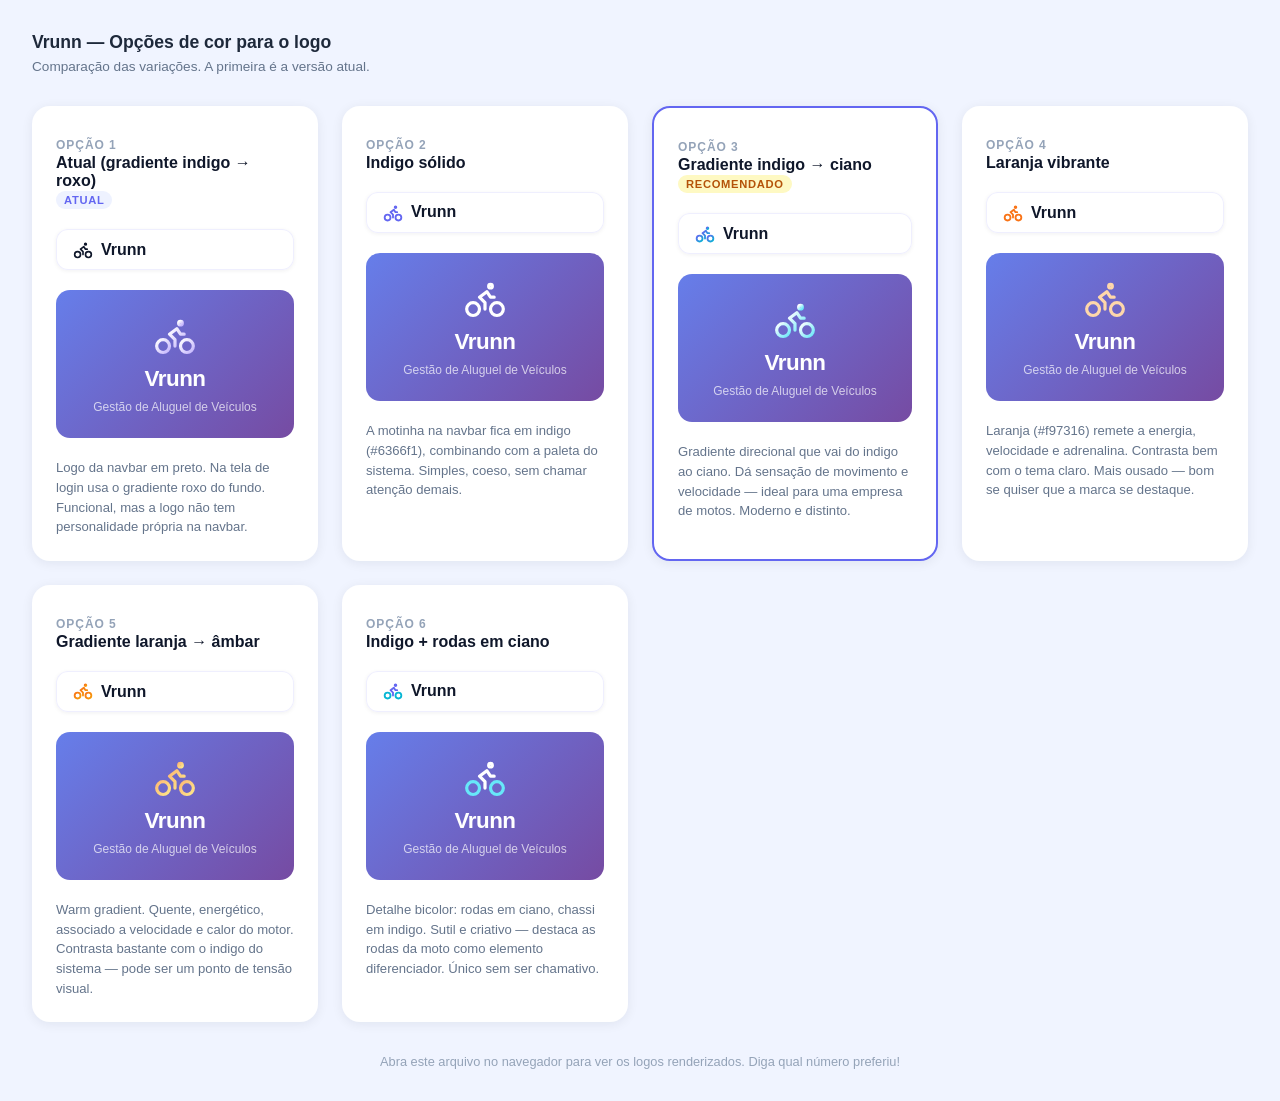
==== logo-preview.html @ 7a1660fa "Add logo color preview page for brand review Co-Authored-By: Claude Opus 4.8 <noreply@anthropic.com>" ====
<!DOCTYPE html>
<html lang="pt-BR">
<head>
<meta charset="UTF-8">
<meta name="viewport" content="width=device-width, initial-scale=1.0">
<title>Vrunn — Opções de Logo</title>
<style>
  * { box-sizing: border-box; margin: 0; padding: 0; }
  body { font-family: -apple-system, BlinkMacSystemFont, 'Segoe UI', sans-serif; background: #f0f4ff; padding: 2rem; }
  h2 { color: #1e293b; margin-bottom: 0.4rem; font-size: 1.1rem; font-weight: 600; }
  .subtitle { color: #64748b; font-size: 0.85rem; margin-bottom: 2rem; }
  .grid { display: grid; grid-template-columns: repeat(auto-fill, minmax(280px, 1fr)); gap: 1.5rem; }

  .card {
    background: #fff;
    border-radius: 18px;
    padding: 2rem 1.5rem 1.5rem;
    box-shadow: 0 2px 12px rgba(15,23,42,0.07);
    display: flex;
    flex-direction: column;
    gap: 1.25rem;
  }
  .card-label { font-size: 0.75rem; font-weight: 700; letter-spacing: 0.08em; text-transform: uppercase; color: #94a3b8; }
  .card-name  { font-size: 1rem; font-weight: 600; color: #0f172a; margin-top: 0.1rem; }
  .card-desc  { font-size: 0.82rem; color: #64748b; line-height: 1.5; }

  /* Área de demonstração: navbar mini */
  .demo-nav {
    background: rgba(255,255,255,0.9);
    backdrop-filter: blur(12px);
    border: 1px solid rgba(99,102,241,0.1);
    border-radius: 12px;
    padding: 0.6rem 1rem;
    display: flex;
    align-items: center;
    gap: 0.5rem;
    font-weight: 700;
    font-size: 1rem;
    color: #0f172a;
    box-shadow: 0 1px 4px rgba(15,23,42,0.06);
  }

  /* Área de demonstração: login mini */
  .demo-login {
    border-radius: 14px;
    padding: 1.5rem 1rem;
    display: flex;
    flex-direction: column;
    align-items: center;
    gap: 0.5rem;
    text-align: center;
  }
  .demo-login .brand { font-weight: 800; font-size: 1.4rem; letter-spacing: -0.02em; }
  .demo-login .sub   { font-size: 0.75rem; color: rgba(255,255,255,0.7); }

  .tag-atual {
    display: inline-block;
    background: #eef2ff;
    color: #6366f1;
    font-size: 0.7rem;
    font-weight: 700;
    letter-spacing: 0.06em;
    text-transform: uppercase;
    padding: 0.2rem 0.5rem;
    border-radius: 99px;
    width: fit-content;
  }
  .tag-rec {
    display: inline-block;
    background: #fef9c3;
    color: #b45309;
    font-size: 0.7rem;
    font-weight: 700;
    letter-spacing: 0.06em;
    text-transform: uppercase;
    padding: 0.2rem 0.5rem;
    border-radius: 99px;
    width: fit-content;
  }
</style>
</head>
<body>

<h2>Vrunn — Opções de cor para o logo</h2>
<p class="subtitle">Comparação das variações. A primeira é a versão atual.</p>

<div class="grid">

  <!-- 1. ATUAL -->
  <div class="card">
    <div>
      <div class="card-label">Opção 1</div>
      <div class="card-name">Atual (gradiente indigo → roxo)</div>
      <span class="tag-atual">Atual</span>
    </div>
    <!-- Navbar mini -->
    <div class="demo-nav">
      <svg width="20" height="20" viewBox="0 0 24 24" fill="none" stroke="currentColor" stroke-width="2" stroke-linecap="round" stroke-linejoin="round">
        <circle cx="5.5" cy="17.5" r="3.5"/><circle cx="18.5" cy="17.5" r="3.5"/>
        <circle cx="15" cy="5" r="1"/><path d="M12 17.5V14l-3-3 4-3 2 3h2"/>
      </svg>
      Vrunn
    </div>
    <!-- Login mini -->
    <div class="demo-login" style="background: linear-gradient(135deg, #667eea 0%, #764ba2 100%);">
      <svg width="44" height="44" viewBox="0 0 24 24" fill="none" stroke="url(#g1)" stroke-width="1.75" stroke-linecap="round" stroke-linejoin="round">
        <defs><linearGradient id="g1" x1="0%" y1="0%" x2="100%" y2="100%"><stop offset="0%" stop-color="#fff"/><stop offset="100%" stop-color="#c4b5fd"/></linearGradient></defs>
        <circle cx="5.5" cy="17.5" r="3.5"/><circle cx="18.5" cy="17.5" r="3.5"/>
        <circle cx="15" cy="5" r="1"/><path d="M12 17.5V14l-3-3 4-3 2 3h2"/>
      </svg>
      <div class="brand" style="color:#fff;">Vrunn</div>
      <div class="sub">Gestão de Aluguel de Veículos</div>
    </div>
    <div class="card-desc">Logo da navbar em preto. Na tela de login usa o gradiente roxo do fundo. Funcional, mas a logo não tem personalidade própria na navbar.</div>
  </div>

  <!-- 2. INDIGO SÓLIDO -->
  <div class="card">
    <div>
      <div class="card-label">Opção 2</div>
      <div class="card-name">Indigo sólido</div>
    </div>
    <div class="demo-nav">
      <svg width="20" height="20" viewBox="0 0 24 24" fill="none" stroke="#6366f1" stroke-width="2.2" stroke-linecap="round" stroke-linejoin="round">
        <circle cx="5.5" cy="17.5" r="3.5"/><circle cx="18.5" cy="17.5" r="3.5"/>
        <circle cx="15" cy="5" r="1"/><path d="M12 17.5V14l-3-3 4-3 2 3h2"/>
      </svg>
      Vrunn
    </div>
    <div class="demo-login" style="background: linear-gradient(135deg, #667eea 0%, #764ba2 100%);">
      <svg width="44" height="44" viewBox="0 0 24 24" fill="none" stroke="#fff" stroke-width="1.75" stroke-linecap="round" stroke-linejoin="round">
        <circle cx="5.5" cy="17.5" r="3.5"/><circle cx="18.5" cy="17.5" r="3.5"/>
        <circle cx="15" cy="5" r="1"/><path d="M12 17.5V14l-3-3 4-3 2 3h2"/>
      </svg>
      <div class="brand" style="color:#fff;">Vrunn</div>
      <div class="sub">Gestão de Aluguel de Veículos</div>
    </div>
    <div class="card-desc">A motinha na navbar fica em indigo (#6366f1), combinando com a paleta do sistema. Simples, coeso, sem chamar atenção demais.</div>
  </div>

  <!-- 3. GRADIENTE INDIGO → CIANO (RECOMENDADO) -->
  <div class="card" style="border: 2px solid #6366f1;">
    <div>
      <div class="card-label">Opção 3</div>
      <div class="card-name">Gradiente indigo → ciano</div>
      <span class="tag-rec">Recomendado</span>
    </div>
    <div class="demo-nav">
      <svg width="20" height="20" viewBox="0 0 24 24" fill="none" stroke="url(#g3nav)" stroke-width="2.2" stroke-linecap="round" stroke-linejoin="round">
        <defs><linearGradient id="g3nav" x1="0%" y1="0%" x2="100%" y2="100%"><stop offset="0%" stop-color="#6366f1"/><stop offset="100%" stop-color="#06b6d4"/></linearGradient></defs>
        <circle cx="5.5" cy="17.5" r="3.5"/><circle cx="18.5" cy="17.5" r="3.5"/>
        <circle cx="15" cy="5" r="1"/><path d="M12 17.5V14l-3-3 4-3 2 3h2"/>
      </svg>
      Vrunn
    </div>
    <div class="demo-login" style="background: linear-gradient(135deg, #667eea 0%, #764ba2 100%);">
      <svg width="44" height="44" viewBox="0 0 24 24" fill="none" stroke="url(#g3login)" stroke-width="1.75" stroke-linecap="round" stroke-linejoin="round">
        <defs><linearGradient id="g3login" x1="0%" y1="0%" x2="100%" y2="100%"><stop offset="0%" stop-color="#fff"/><stop offset="100%" stop-color="#67e8f9"/></linearGradient></defs>
        <circle cx="5.5" cy="17.5" r="3.5"/><circle cx="18.5" cy="17.5" r="3.5"/>
        <circle cx="15" cy="5" r="1"/><path d="M12 17.5V14l-3-3 4-3 2 3h2"/>
      </svg>
      <div class="brand" style="color:#fff;">Vrunn</div>
      <div class="sub">Gestão de Aluguel de Veículos</div>
    </div>
    <div class="card-desc">Gradiente direcional que vai do indigo ao ciano. Dá sensação de movimento e velocidade — ideal para uma empresa de motos. Moderno e distinto.</div>
  </div>

  <!-- 4. LARANJA VIBRANTE -->
  <div class="card">
    <div>
      <div class="card-label">Opção 4</div>
      <div class="card-name">Laranja vibrante</div>
    </div>
    <div class="demo-nav">
      <svg width="20" height="20" viewBox="0 0 24 24" fill="none" stroke="#f97316" stroke-width="2.2" stroke-linecap="round" stroke-linejoin="round">
        <circle cx="5.5" cy="17.5" r="3.5"/><circle cx="18.5" cy="17.5" r="3.5"/>
        <circle cx="15" cy="5" r="1"/><path d="M12 17.5V14l-3-3 4-3 2 3h2"/>
      </svg>
      Vrunn
    </div>
    <div class="demo-login" style="background: linear-gradient(135deg, #667eea 0%, #764ba2 100%);">
      <svg width="44" height="44" viewBox="0 0 24 24" fill="none" stroke="#fed7aa" stroke-width="1.75" stroke-linecap="round" stroke-linejoin="round">
        <circle cx="5.5" cy="17.5" r="3.5"/><circle cx="18.5" cy="17.5" r="3.5"/>
        <circle cx="15" cy="5" r="1"/><path d="M12 17.5V14l-3-3 4-3 2 3h2"/>
      </svg>
      <div class="brand" style="color:#fff;">Vrunn</div>
      <div class="sub">Gestão de Aluguel de Veículos</div>
    </div>
    <div class="card-desc">Laranja (#f97316) remete a energia, velocidade e adrenalina. Contrasta bem com o tema claro. Mais ousado — bom se quiser que a marca se destaque.</div>
  </div>

  <!-- 5. GRADIENTE LARANJA → AMARELO -->
  <div class="card">
    <div>
      <div class="card-label">Opção 5</div>
      <div class="card-name">Gradiente laranja → âmbar</div>
    </div>
    <div class="demo-nav">
      <svg width="20" height="20" viewBox="0 0 24 24" fill="none" stroke="url(#g5nav)" stroke-width="2.2" stroke-linecap="round" stroke-linejoin="round">
        <defs><linearGradient id="g5nav" x1="0%" y1="0%" x2="100%" y2="100%"><stop offset="0%" stop-color="#f97316"/><stop offset="100%" stop-color="#f59e0b"/></linearGradient></defs>
        <circle cx="5.5" cy="17.5" r="3.5"/><circle cx="18.5" cy="17.5" r="3.5"/>
        <circle cx="15" cy="5" r="1"/><path d="M12 17.5V14l-3-3 4-3 2 3h2"/>
      </svg>
      Vrunn
    </div>
    <div class="demo-login" style="background: linear-gradient(135deg, #667eea 0%, #764ba2 100%);">
      <svg width="44" height="44" viewBox="0 0 24 24" fill="none" stroke="url(#g5login)" stroke-width="1.75" stroke-linecap="round" stroke-linejoin="round">
        <defs><linearGradient id="g5login" x1="0%" y1="0%" x2="100%" y2="100%"><stop offset="0%" stop-color="#fdba74"/><stop offset="100%" stop-color="#fde68a"/></linearGradient></defs>
        <circle cx="5.5" cy="17.5" r="3.5"/><circle cx="18.5" cy="17.5" r="3.5"/>
        <circle cx="15" cy="5" r="1"/><path d="M12 17.5V14l-3-3 4-3 2 3h2"/>
      </svg>
      <div class="brand" style="color:#fff;">Vrunn</div>
      <div class="sub">Gestão de Aluguel de Veículos</div>
    </div>
    <div class="card-desc">Warm gradient. Quente, energético, associado a velocidade e calor do motor. Contrasta bastante com o indigo do sistema — pode ser um ponto de tensão visual.</div>
  </div>

  <!-- 6. INDIGO COM DETALHE CIANO nas rodas -->
  <div class="card">
    <div>
      <div class="card-label">Opção 6</div>
      <div class="card-name">Indigo + rodas em ciano</div>
    </div>
    <div class="demo-nav">
      <svg width="20" height="20" viewBox="0 0 24 24" fill="none" stroke-width="2.2" stroke-linecap="round" stroke-linejoin="round">
        <circle cx="5.5" cy="17.5" r="3.5" stroke="#06b6d4"/>
        <circle cx="18.5" cy="17.5" r="3.5" stroke="#06b6d4"/>
        <circle cx="15" cy="5" r="1" stroke="#6366f1"/>
        <path d="M12 17.5V14l-3-3 4-3 2 3h2" stroke="#6366f1"/>
      </svg>
      Vrunn
    </div>
    <div class="demo-login" style="background: linear-gradient(135deg, #667eea 0%, #764ba2 100%);">
      <svg width="44" height="44" viewBox="0 0 24 24" fill="none" stroke-width="1.75" stroke-linecap="round" stroke-linejoin="round">
        <circle cx="5.5" cy="17.5" r="3.5" stroke="#67e8f9"/>
        <circle cx="18.5" cy="17.5" r="3.5" stroke="#67e8f9"/>
        <circle cx="15" cy="5" r="1" stroke="#fff"/>
        <path d="M12 17.5V14l-3-3 4-3 2 3h2" stroke="#fff"/>
      </svg>
      <div class="brand" style="color:#fff;">Vrunn</div>
      <div class="sub">Gestão de Aluguel de Veículos</div>
    </div>
    <div class="card-desc">Detalhe bicolor: rodas em ciano, chassi em indigo. Sutil e criativo — destaca as rodas da moto como elemento diferenciador. Único sem ser chamativo.</div>
  </div>

</div>

<p style="margin-top:2rem;font-size:0.8rem;color:#94a3b8;text-align:center">
  Abra este arquivo no navegador para ver os logos renderizados. Diga qual número preferiu!
</p>
</body>
</html>
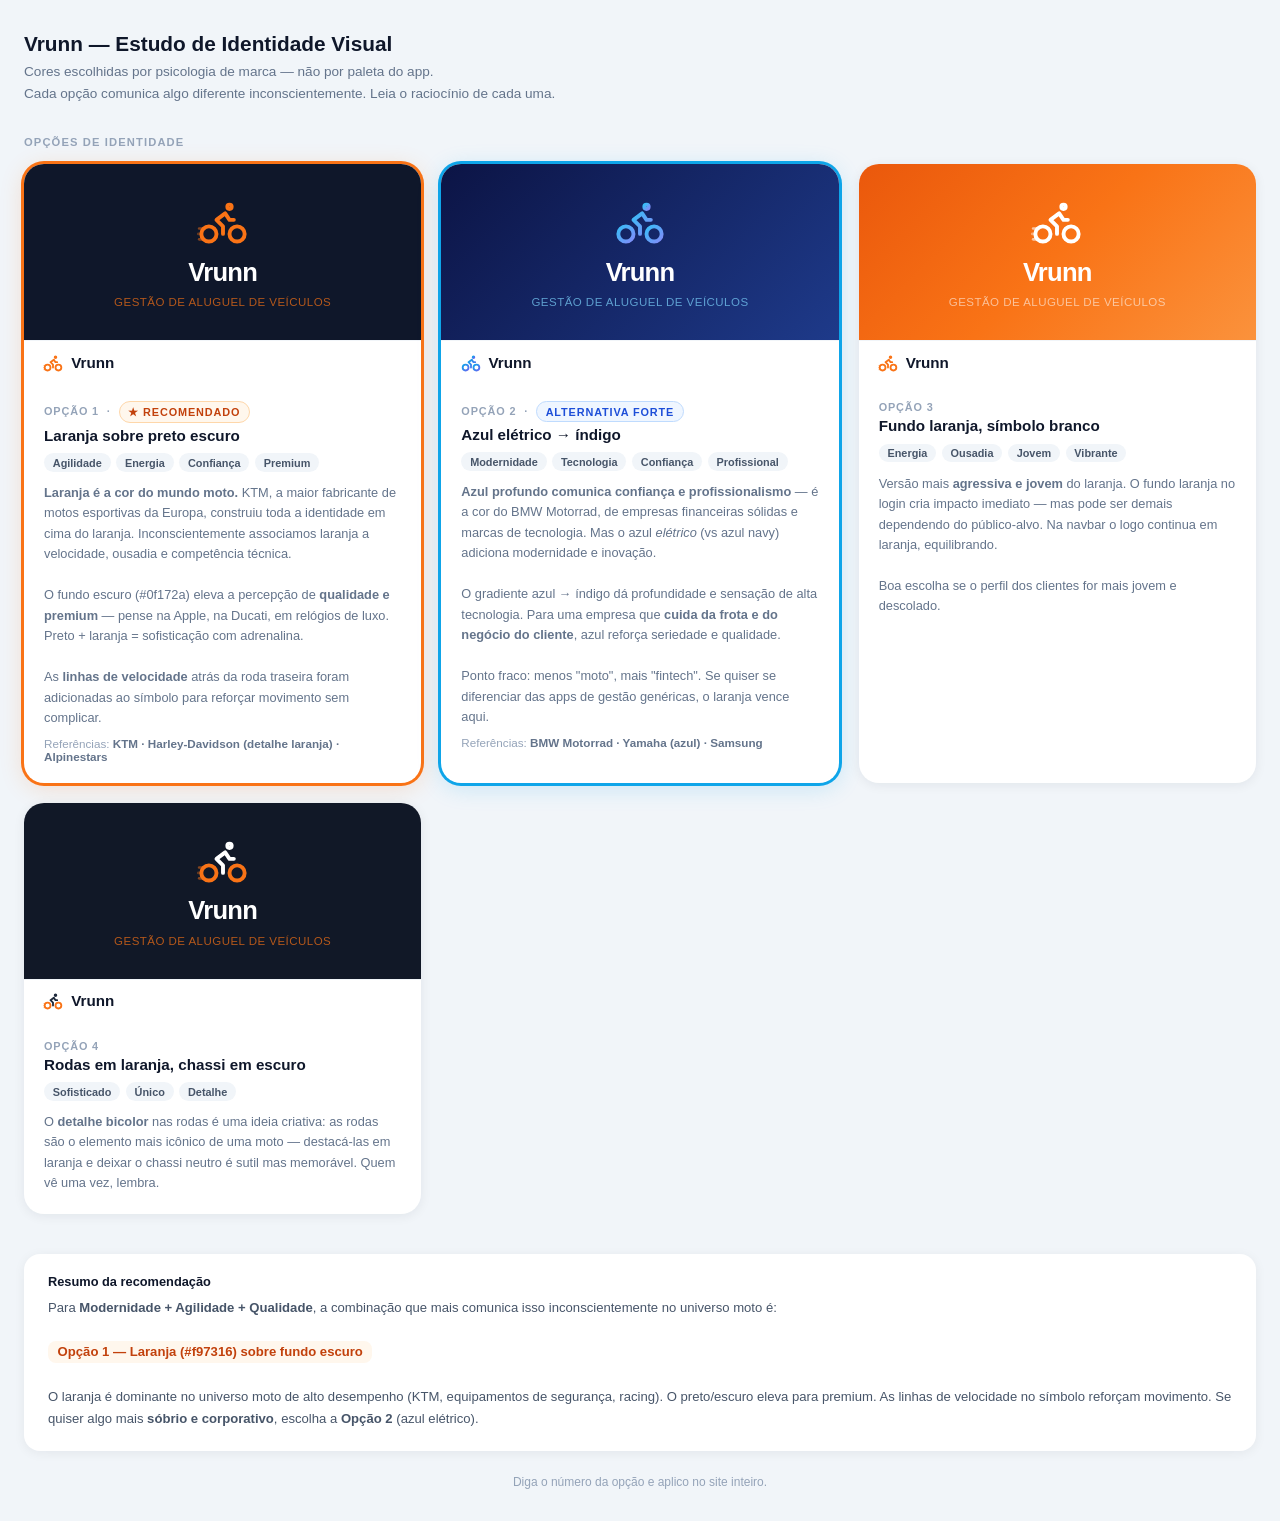
==== commit c9b8be8a: "Update logo preview with brand psychology study Co-Authored-By: Claude Opus 4.8 <noreply@anthropic.c" ====
--- a/logo-preview.html
+++ b/logo-preview.html
@@ -3,250 +3,300 @@
 <head>
 <meta charset="UTF-8">
 <meta name="viewport" content="width=device-width, initial-scale=1.0">
-<title>Vrunn — Opções de Logo</title>
+<title>Vrunn — Estudo de Identidade Visual</title>
 <style>
   * { box-sizing: border-box; margin: 0; padding: 0; }
-  body { font-family: -apple-system, BlinkMacSystemFont, 'Segoe UI', sans-serif; background: #f0f4ff; padding: 2rem; }
-  h2 { color: #1e293b; margin-bottom: 0.4rem; font-size: 1.1rem; font-weight: 600; }
-  .subtitle { color: #64748b; font-size: 0.85rem; margin-bottom: 2rem; }
-  .grid { display: grid; grid-template-columns: repeat(auto-fill, minmax(280px, 1fr)); gap: 1.5rem; }
+  body { font-family: -apple-system, BlinkMacSystemFont, 'Segoe UI', sans-serif; background: #f1f5f9; padding: 2rem 1.5rem; }
+
+  .page-title { font-size: 1.3rem; font-weight: 800; color: #0f172a; margin-bottom: 0.3rem; }
+  .page-sub   { font-size: 0.85rem; color: #64748b; margin-bottom: 2rem; max-width: 560px; line-height: 1.6; }
+
+  .section-title { font-size: 0.7rem; font-weight: 800; letter-spacing: 0.1em; text-transform: uppercase; color: #94a3b8; margin: 2rem 0 1rem; }
+
+  .grid { display: grid; grid-template-columns: repeat(auto-fill, minmax(300px, 1fr)); gap: 1.25rem; }
 
   .card {
     background: #fff;
-    border-radius: 18px;
-    padding: 2rem 1.5rem 1.5rem;
+    border-radius: 20px;
+    overflow: hidden;
     box-shadow: 0 2px 12px rgba(15,23,42,0.07);
+  }
+  .card.destaque { box-shadow: 0 0 0 3px #f97316, 0 4px 24px rgba(249,115,22,0.2); }
+  .card.destaque2 { box-shadow: 0 0 0 3px #0ea5e9, 0 4px 24px rgba(14,165,233,0.2); }
+
+  /* Preview area */
+  .preview-bg {
+    padding: 2rem 1.5rem;
     display: flex;
     flex-direction: column;
-    gap: 1.25rem;
-  }
-  .card-label { font-size: 0.75rem; font-weight: 700; letter-spacing: 0.08em; text-transform: uppercase; color: #94a3b8; }
-  .card-name  { font-size: 1rem; font-weight: 600; color: #0f172a; margin-top: 0.1rem; }
-  .card-desc  { font-size: 0.82rem; color: #64748b; line-height: 1.5; }
-
-  /* Área de demonstração: navbar mini */
-  .demo-nav {
-    background: rgba(255,255,255,0.9);
-    backdrop-filter: blur(12px);
-    border: 1px solid rgba(99,102,241,0.1);
-    border-radius: 12px;
-    padding: 0.6rem 1rem;
+    align-items: center;
+    gap: 0.6rem;
+    min-height: 160px;
+    justify-content: center;
+  }
+  .brand-text { font-weight: 900; font-size: 1.6rem; letter-spacing: -0.03em; }
+  .brand-sub  { font-size: 0.72rem; letter-spacing: 0.04em; opacity: 0.7; text-transform: uppercase; }
+
+  /* Nav preview */
+  .preview-nav {
+    background: #fff;
+    padding: 0.7rem 1.2rem;
     display: flex;
     align-items: center;
     gap: 0.5rem;
     font-weight: 700;
-    font-size: 1rem;
+    font-size: 0.95rem;
     color: #0f172a;
-    box-shadow: 0 1px 4px rgba(15,23,42,0.06);
-  }
-
-  /* Área de demonstração: login mini */
-  .demo-login {
-    border-radius: 14px;
-    padding: 1.5rem 1rem;
-    display: flex;
-    flex-direction: column;
-    align-items: center;
-    gap: 0.5rem;
-    text-align: center;
-  }
-  .demo-login .brand { font-weight: 800; font-size: 1.4rem; letter-spacing: -0.02em; }
-  .demo-login .sub   { font-size: 0.75rem; color: rgba(255,255,255,0.7); }
-
-  .tag-atual {
-    display: inline-block;
-    background: #eef2ff;
-    color: #6366f1;
-    font-size: 0.7rem;
-    font-weight: 700;
-    letter-spacing: 0.06em;
-    text-transform: uppercase;
-    padding: 0.2rem 0.5rem;
-    border-radius: 99px;
-    width: fit-content;
-  }
-  .tag-rec {
-    display: inline-block;
-    background: #fef9c3;
-    color: #b45309;
-    font-size: 0.7rem;
-    font-weight: 700;
-    letter-spacing: 0.06em;
-    text-transform: uppercase;
-    padding: 0.2rem 0.5rem;
-    border-radius: 99px;
-    width: fit-content;
-  }
+    border-top: 1px solid #f1f5f9;
+  }
+
+  /* Info area */
+  .card-info { padding: 1.1rem 1.25rem 1.25rem; }
+  .card-num  { font-size: 0.68rem; font-weight: 700; text-transform: uppercase; letter-spacing: 0.08em; color: #94a3b8; margin-bottom: 0.25rem; }
+  .card-name { font-size: 0.95rem; font-weight: 700; color: #0f172a; margin-bottom: 0.6rem; }
+  .card-pills { display: flex; flex-wrap: wrap; gap: 0.35rem; margin-bottom: 0.7rem; }
+  .pill {
+    font-size: 0.68rem; font-weight: 600; padding: 0.2rem 0.55rem;
+    border-radius: 99px; background: #f1f5f9; color: #475569;
+  }
+  .card-desc { font-size: 0.8rem; color: #64748b; line-height: 1.6; }
+
+  .badge-rec {
+    display: inline-flex; align-items: center; gap: 0.3rem;
+    background: #fff7ed; color: #c2410c;
+    font-size: 0.68rem; font-weight: 700; padding: 0.2rem 0.55rem;
+    border-radius: 99px; border: 1px solid #fed7aa;
+  }
+  .badge-alt {
+    display: inline-flex; align-items: center; gap: 0.3rem;
+    background: #eff6ff; color: #1d4ed8;
+    font-size: 0.68rem; font-weight: 700; padding: 0.2rem 0.55rem;
+    border-radius: 99px; border: 1px solid #bfdbfe;
+  }
+
+  .references {
+    margin-top: 0.5rem;
+    font-size: 0.73rem; color: #94a3b8;
+  }
+  .references span { font-weight: 600; color: #64748b; }
 </style>
 </head>
 <body>
 
-<h2>Vrunn — Opções de cor para o logo</h2>
-<p class="subtitle">Comparação das variações. A primeira é a versão atual.</p>
-
+<div class="page-title">Vrunn — Estudo de Identidade Visual</div>
+<p class="page-sub">
+  Cores escolhidas por psicologia de marca — não por paleta do app.<br>
+  Cada opção comunica algo diferente inconscientemente. Leia o raciocínio de cada uma.
+</p>
+
+<div class="section-title">Opções de identidade</div>
 <div class="grid">
 
-  <!-- 1. ATUAL -->
+  <!-- 1. LARANJA PURO — KTM ENERGY -->
+  <div class="card destaque">
+    <div class="preview-bg" style="background: #0f172a;">
+      <svg width="52" height="52" viewBox="0 0 24 24" fill="none" stroke="#f97316" stroke-width="1.8" stroke-linecap="round" stroke-linejoin="round">
+        <circle cx="5.5" cy="17.5" r="3.5"/>
+        <circle cx="18.5" cy="17.5" r="3.5"/>
+        <circle cx="15" cy="5" r="1"/>
+        <path d="M12 17.5V14l-3-3 4-3 2 3h2"/>
+        <!-- speed lines -->
+        <line x1="1" y1="15" x2="3.5" y2="15" stroke-width="1.2" opacity="0.5"/>
+        <line x1="0.5" y1="17.5" x2="1.8" y2="17.5" stroke-width="1.2" opacity="0.35"/>
+        <line x1="1" y1="20" x2="3" y2="20" stroke-width="1.2" opacity="0.5"/>
+      </svg>
+      <div class="brand-text" style="color:#fff;">Vrunn</div>
+      <div class="brand-sub" style="color:#f97316;">Gestão de Aluguel de Veículos</div>
+    </div>
+    <div class="preview-nav">
+      <svg width="20" height="20" viewBox="0 0 24 24" fill="none" stroke="#f97316" stroke-width="2.2" stroke-linecap="round" stroke-linejoin="round">
+        <circle cx="5.5" cy="17.5" r="3.5"/>
+        <circle cx="18.5" cy="17.5" r="3.5"/>
+        <circle cx="15" cy="5" r="1"/>
+        <path d="M12 17.5V14l-3-3 4-3 2 3h2"/>
+        <line x1="1" y1="15" x2="3.5" y2="15" stroke-width="1.2" opacity="0.4"/>
+        <line x1="0.5" y1="17.5" x2="1.8" y2="17.5" stroke-width="1.2" opacity="0.3"/>
+        <line x1="1" y1="20" x2="3" y2="20" stroke-width="1.2" opacity="0.4"/>
+      </svg>
+      Vrunn
+    </div>
+    <div class="card-info">
+      <div class="card-num">Opção 1 &nbsp;·&nbsp; <span class="badge-rec">★ Recomendado</span></div>
+      <div class="card-name">Laranja sobre preto escuro</div>
+      <div class="card-pills">
+        <span class="pill">Agilidade</span>
+        <span class="pill">Energia</span>
+        <span class="pill">Confiança</span>
+        <span class="pill">Premium</span>
+      </div>
+      <div class="card-desc">
+        <strong>Laranja é a cor do mundo moto.</strong> KTM, a maior fabricante de motos esportivas da Europa, construiu toda a identidade em cima do laranja. Inconscientemente associamos laranja a velocidade, ousadia e competência técnica.<br><br>
+        O fundo escuro (#0f172a) eleva a percepção de <strong>qualidade e premium</strong> — pense na Apple, na Ducati, em relógios de luxo. Preto + laranja = sofisticação com adrenalina.<br><br>
+        As <strong>linhas de velocidade</strong> atrás da roda traseira foram adicionadas ao símbolo para reforçar movimento sem complicar.
+      </div>
+      <div class="references">Referências: <span>KTM · Harley-Davidson (detalhe laranja) · Alpinestars</span></div>
+    </div>
+  </div>
+
+  <!-- 2. AZUL ELÉTRICO — TECNOLOGIA + CONFIANÇA -->
+  <div class="card destaque2">
+    <div class="preview-bg" style="background: linear-gradient(135deg, #0c1445 0%, #1e3a8a 100%);">
+      <svg width="52" height="52" viewBox="0 0 24 24" fill="none" stroke="url(#g2a)" stroke-width="1.8" stroke-linecap="round" stroke-linejoin="round">
+        <defs>
+          <linearGradient id="g2a" x1="0%" y1="0%" x2="100%" y2="100%">
+            <stop offset="0%" stop-color="#38bdf8"/>
+            <stop offset="100%" stop-color="#818cf8"/>
+          </linearGradient>
+        </defs>
+        <circle cx="5.5" cy="17.5" r="3.5"/>
+        <circle cx="18.5" cy="17.5" r="3.5"/>
+        <circle cx="15" cy="5" r="1"/>
+        <path d="M12 17.5V14l-3-3 4-3 2 3h2"/>
+        <line x1="1" y1="15" x2="3.5" y2="15" stroke-width="1.2" opacity="0.5"/>
+        <line x1="0.5" y1="17.5" x2="1.8" y2="17.5" stroke-width="1.2" opacity="0.35"/>
+        <line x1="1" y1="20" x2="3" y2="20" stroke-width="1.2" opacity="0.5"/>
+      </svg>
+      <div class="brand-text" style="color:#fff;">Vrunn</div>
+      <div class="brand-sub" style="color:#7dd3fc;">Gestão de Aluguel de Veículos</div>
+    </div>
+    <div class="preview-nav">
+      <svg width="20" height="20" viewBox="0 0 24 24" fill="none" stroke="url(#g2nav)" stroke-width="2.2" stroke-linecap="round" stroke-linejoin="round">
+        <defs>
+          <linearGradient id="g2nav" x1="0%" y1="0%" x2="100%" y2="100%">
+            <stop offset="0%" stop-color="#0ea5e9"/>
+            <stop offset="100%" stop-color="#6366f1"/>
+          </linearGradient>
+        </defs>
+        <circle cx="5.5" cy="17.5" r="3.5"/>
+        <circle cx="18.5" cy="17.5" r="3.5"/>
+        <circle cx="15" cy="5" r="1"/>
+        <path d="M12 17.5V14l-3-3 4-3 2 3h2"/>
+        <line x1="1" y1="15" x2="3.5" y2="15" stroke-width="1.2" opacity="0.4"/>
+        <line x1="0.5" y1="17.5" x2="1.8" y2="17.5" stroke-width="1.2" opacity="0.3"/>
+        <line x1="1" y1="20" x2="3" y2="20" stroke-width="1.2" opacity="0.4"/>
+      </svg>
+      Vrunn
+    </div>
+    <div class="card-info">
+      <div class="card-num">Opção 2 &nbsp;·&nbsp; <span class="badge-alt">Alternativa forte</span></div>
+      <div class="card-name">Azul elétrico → índigo</div>
+      <div class="card-pills">
+        <span class="pill">Modernidade</span>
+        <span class="pill">Tecnologia</span>
+        <span class="pill">Confiança</span>
+        <span class="pill">Profissional</span>
+      </div>
+      <div class="card-desc">
+        <strong>Azul profundo comunica confiança e profissionalismo</strong> — é a cor do BMW Motorrad, de empresas financeiras sólidas e marcas de tecnologia. Mas o azul <em>elétrico</em> (vs azul navy) adiciona modernidade e inovação.<br><br>
+        O gradiente azul → índigo dá profundidade e sensação de alta tecnologia. Para uma empresa que <strong>cuida da frota e do negócio do cliente</strong>, azul reforça seriedade e qualidade.<br><br>
+        Ponto fraco: menos "moto", mais "fintech". Se quiser se diferenciar das apps de gestão genéricas, o laranja vence aqui.
+      </div>
+      <div class="references">Referências: <span>BMW Motorrad · Yamaha (azul) · Samsung</span></div>
+    </div>
+  </div>
+
+  <!-- 3. BRANCO SOBRE LARANJA — INVERSÃO -->
   <div class="card">
-    <div>
-      <div class="card-label">Opção 1</div>
-      <div class="card-name">Atual (gradiente indigo → roxo)</div>
-      <span class="tag-atual">Atual</span>
-    </div>
-    <!-- Navbar mini -->
-    <div class="demo-nav">
-      <svg width="20" height="20" viewBox="0 0 24 24" fill="none" stroke="currentColor" stroke-width="2" stroke-linecap="round" stroke-linejoin="round">
-        <circle cx="5.5" cy="17.5" r="3.5"/><circle cx="18.5" cy="17.5" r="3.5"/>
-        <circle cx="15" cy="5" r="1"/><path d="M12 17.5V14l-3-3 4-3 2 3h2"/>
+    <div class="preview-bg" style="background: linear-gradient(135deg, #ea580c 0%, #f97316 50%, #fb923c 100%);">
+      <svg width="52" height="52" viewBox="0 0 24 24" fill="none" stroke="#fff" stroke-width="1.8" stroke-linecap="round" stroke-linejoin="round">
+        <circle cx="5.5" cy="17.5" r="3.5"/>
+        <circle cx="18.5" cy="17.5" r="3.5"/>
+        <circle cx="15" cy="5" r="1"/>
+        <path d="M12 17.5V14l-3-3 4-3 2 3h2"/>
+        <line x1="1" y1="15" x2="3.5" y2="15" stroke-width="1.2" opacity="0.6"/>
+        <line x1="0.5" y1="17.5" x2="1.8" y2="17.5" stroke-width="1.2" opacity="0.4"/>
+        <line x1="1" y1="20" x2="3" y2="20" stroke-width="1.2" opacity="0.6"/>
+      </svg>
+      <div class="brand-text" style="color:#fff;">Vrunn</div>
+      <div class="brand-sub" style="color:rgba(255,255,255,0.8);">Gestão de Aluguel de Veículos</div>
+    </div>
+    <div class="preview-nav">
+      <svg width="20" height="20" viewBox="0 0 24 24" fill="none" stroke="#f97316" stroke-width="2.2" stroke-linecap="round" stroke-linejoin="round">
+        <circle cx="5.5" cy="17.5" r="3.5"/>
+        <circle cx="18.5" cy="17.5" r="3.5"/>
+        <circle cx="15" cy="5" r="1"/>
+        <path d="M12 17.5V14l-3-3 4-3 2 3h2"/>
+        <line x1="1" y1="15" x2="3.5" y2="15" stroke-width="1.2" opacity="0.4"/>
+        <line x1="0.5" y1="17.5" x2="1.8" y2="17.5" stroke-width="1.2" opacity="0.3"/>
+        <line x1="1" y1="20" x2="3" y2="20" stroke-width="1.2" opacity="0.4"/>
       </svg>
       Vrunn
     </div>
-    <!-- Login mini -->
-    <div class="demo-login" style="background: linear-gradient(135deg, #667eea 0%, #764ba2 100%);">
-      <svg width="44" height="44" viewBox="0 0 24 24" fill="none" stroke="url(#g1)" stroke-width="1.75" stroke-linecap="round" stroke-linejoin="round">
-        <defs><linearGradient id="g1" x1="0%" y1="0%" x2="100%" y2="100%"><stop offset="0%" stop-color="#fff"/><stop offset="100%" stop-color="#c4b5fd"/></linearGradient></defs>
-        <circle cx="5.5" cy="17.5" r="3.5"/><circle cx="18.5" cy="17.5" r="3.5"/>
-        <circle cx="15" cy="5" r="1"/><path d="M12 17.5V14l-3-3 4-3 2 3h2"/>
-      </svg>
-      <div class="brand" style="color:#fff;">Vrunn</div>
-      <div class="sub">Gestão de Aluguel de Veículos</div>
-    </div>
-    <div class="card-desc">Logo da navbar em preto. Na tela de login usa o gradiente roxo do fundo. Funcional, mas a logo não tem personalidade própria na navbar.</div>
-  </div>
-
-  <!-- 2. INDIGO SÓLIDO -->
+    <div class="card-info">
+      <div class="card-num">Opção 3</div>
+      <div class="card-name">Fundo laranja, símbolo branco</div>
+      <div class="card-pills">
+        <span class="pill">Energia</span>
+        <span class="pill">Ousadia</span>
+        <span class="pill">Jovem</span>
+        <span class="pill">Vibrante</span>
+      </div>
+      <div class="card-desc">
+        Versão mais <strong>agressiva e jovem</strong> do laranja. O fundo laranja no login cria impacto imediato — mas pode ser demais dependendo do público-alvo. Na navbar o logo continua em laranja, equilibrando.<br><br>
+        Boa escolha se o perfil dos clientes for mais jovem e descolado.
+      </div>
+    </div>
+  </div>
+
+  <!-- 4. LARANJA + PRETO bicolor nas rodas -->
   <div class="card">
-    <div>
-      <div class="card-label">Opção 2</div>
-      <div class="card-name">Indigo sólido</div>
-    </div>
-    <div class="demo-nav">
-      <svg width="20" height="20" viewBox="0 0 24 24" fill="none" stroke="#6366f1" stroke-width="2.2" stroke-linecap="round" stroke-linejoin="round">
-        <circle cx="5.5" cy="17.5" r="3.5"/><circle cx="18.5" cy="17.5" r="3.5"/>
-        <circle cx="15" cy="5" r="1"/><path d="M12 17.5V14l-3-3 4-3 2 3h2"/>
-      </svg>
-      Vrunn
-    </div>
-    <div class="demo-login" style="background: linear-gradient(135deg, #667eea 0%, #764ba2 100%);">
-      <svg width="44" height="44" viewBox="0 0 24 24" fill="none" stroke="#fff" stroke-width="1.75" stroke-linecap="round" stroke-linejoin="round">
-        <circle cx="5.5" cy="17.5" r="3.5"/><circle cx="18.5" cy="17.5" r="3.5"/>
-        <circle cx="15" cy="5" r="1"/><path d="M12 17.5V14l-3-3 4-3 2 3h2"/>
-      </svg>
-      <div class="brand" style="color:#fff;">Vrunn</div>
-      <div class="sub">Gestão de Aluguel de Veículos</div>
-    </div>
-    <div class="card-desc">A motinha na navbar fica em indigo (#6366f1), combinando com a paleta do sistema. Simples, coeso, sem chamar atenção demais.</div>
-  </div>
-
-  <!-- 3. GRADIENTE INDIGO → CIANO (RECOMENDADO) -->
-  <div class="card" style="border: 2px solid #6366f1;">
-    <div>
-      <div class="card-label">Opção 3</div>
-      <div class="card-name">Gradiente indigo → ciano</div>
-      <span class="tag-rec">Recomendado</span>
-    </div>
-    <div class="demo-nav">
-      <svg width="20" height="20" viewBox="0 0 24 24" fill="none" stroke="url(#g3nav)" stroke-width="2.2" stroke-linecap="round" stroke-linejoin="round">
-        <defs><linearGradient id="g3nav" x1="0%" y1="0%" x2="100%" y2="100%"><stop offset="0%" stop-color="#6366f1"/><stop offset="100%" stop-color="#06b6d4"/></linearGradient></defs>
-        <circle cx="5.5" cy="17.5" r="3.5"/><circle cx="18.5" cy="17.5" r="3.5"/>
-        <circle cx="15" cy="5" r="1"/><path d="M12 17.5V14l-3-3 4-3 2 3h2"/>
-      </svg>
-      Vrunn
-    </div>
-    <div class="demo-login" style="background: linear-gradient(135deg, #667eea 0%, #764ba2 100%);">
-      <svg width="44" height="44" viewBox="0 0 24 24" fill="none" stroke="url(#g3login)" stroke-width="1.75" stroke-linecap="round" stroke-linejoin="round">
-        <defs><linearGradient id="g3login" x1="0%" y1="0%" x2="100%" y2="100%"><stop offset="0%" stop-color="#fff"/><stop offset="100%" stop-color="#67e8f9"/></linearGradient></defs>
-        <circle cx="5.5" cy="17.5" r="3.5"/><circle cx="18.5" cy="17.5" r="3.5"/>
-        <circle cx="15" cy="5" r="1"/><path d="M12 17.5V14l-3-3 4-3 2 3h2"/>
-      </svg>
-      <div class="brand" style="color:#fff;">Vrunn</div>
-      <div class="sub">Gestão de Aluguel de Veículos</div>
-    </div>
-    <div class="card-desc">Gradiente direcional que vai do indigo ao ciano. Dá sensação de movimento e velocidade — ideal para uma empresa de motos. Moderno e distinto.</div>
-  </div>
-
-  <!-- 4. LARANJA VIBRANTE -->
-  <div class="card">
-    <div>
-      <div class="card-label">Opção 4</div>
-      <div class="card-name">Laranja vibrante</div>
-    </div>
-    <div class="demo-nav">
-      <svg width="20" height="20" viewBox="0 0 24 24" fill="none" stroke="#f97316" stroke-width="2.2" stroke-linecap="round" stroke-linejoin="round">
-        <circle cx="5.5" cy="17.5" r="3.5"/><circle cx="18.5" cy="17.5" r="3.5"/>
-        <circle cx="15" cy="5" r="1"/><path d="M12 17.5V14l-3-3 4-3 2 3h2"/>
-      </svg>
-      Vrunn
-    </div>
-    <div class="demo-login" style="background: linear-gradient(135deg, #667eea 0%, #764ba2 100%);">
-      <svg width="44" height="44" viewBox="0 0 24 24" fill="none" stroke="#fed7aa" stroke-width="1.75" stroke-linecap="round" stroke-linejoin="round">
-        <circle cx="5.5" cy="17.5" r="3.5"/><circle cx="18.5" cy="17.5" r="3.5"/>
-        <circle cx="15" cy="5" r="1"/><path d="M12 17.5V14l-3-3 4-3 2 3h2"/>
-      </svg>
-      <div class="brand" style="color:#fff;">Vrunn</div>
-      <div class="sub">Gestão de Aluguel de Veículos</div>
-    </div>
-    <div class="card-desc">Laranja (#f97316) remete a energia, velocidade e adrenalina. Contrasta bem com o tema claro. Mais ousado — bom se quiser que a marca se destaque.</div>
-  </div>
-
-  <!-- 5. GRADIENTE LARANJA → AMARELO -->
-  <div class="card">
-    <div>
-      <div class="card-label">Opção 5</div>
-      <div class="card-name">Gradiente laranja → âmbar</div>
-    </div>
-    <div class="demo-nav">
-      <svg width="20" height="20" viewBox="0 0 24 24" fill="none" stroke="url(#g5nav)" stroke-width="2.2" stroke-linecap="round" stroke-linejoin="round">
-        <defs><linearGradient id="g5nav" x1="0%" y1="0%" x2="100%" y2="100%"><stop offset="0%" stop-color="#f97316"/><stop offset="100%" stop-color="#f59e0b"/></linearGradient></defs>
-        <circle cx="5.5" cy="17.5" r="3.5"/><circle cx="18.5" cy="17.5" r="3.5"/>
-        <circle cx="15" cy="5" r="1"/><path d="M12 17.5V14l-3-3 4-3 2 3h2"/>
-      </svg>
-      Vrunn
-    </div>
-    <div class="demo-login" style="background: linear-gradient(135deg, #667eea 0%, #764ba2 100%);">
-      <svg width="44" height="44" viewBox="0 0 24 24" fill="none" stroke="url(#g5login)" stroke-width="1.75" stroke-linecap="round" stroke-linejoin="round">
-        <defs><linearGradient id="g5login" x1="0%" y1="0%" x2="100%" y2="100%"><stop offset="0%" stop-color="#fdba74"/><stop offset="100%" stop-color="#fde68a"/></linearGradient></defs>
-        <circle cx="5.5" cy="17.5" r="3.5"/><circle cx="18.5" cy="17.5" r="3.5"/>
-        <circle cx="15" cy="5" r="1"/><path d="M12 17.5V14l-3-3 4-3 2 3h2"/>
-      </svg>
-      <div class="brand" style="color:#fff;">Vrunn</div>
-      <div class="sub">Gestão de Aluguel de Veículos</div>
-    </div>
-    <div class="card-desc">Warm gradient. Quente, energético, associado a velocidade e calor do motor. Contrasta bastante com o indigo do sistema — pode ser um ponto de tensão visual.</div>
-  </div>
-
-  <!-- 6. INDIGO COM DETALHE CIANO nas rodas -->
-  <div class="card">
-    <div>
-      <div class="card-label">Opção 6</div>
-      <div class="card-name">Indigo + rodas em ciano</div>
-    </div>
-    <div class="demo-nav">
-      <svg width="20" height="20" viewBox="0 0 24 24" fill="none" stroke-width="2.2" stroke-linecap="round" stroke-linejoin="round">
-        <circle cx="5.5" cy="17.5" r="3.5" stroke="#06b6d4"/>
-        <circle cx="18.5" cy="17.5" r="3.5" stroke="#06b6d4"/>
-        <circle cx="15" cy="5" r="1" stroke="#6366f1"/>
-        <path d="M12 17.5V14l-3-3 4-3 2 3h2" stroke="#6366f1"/>
-      </svg>
-      Vrunn
-    </div>
-    <div class="demo-login" style="background: linear-gradient(135deg, #667eea 0%, #764ba2 100%);">
-      <svg width="44" height="44" viewBox="0 0 24 24" fill="none" stroke-width="1.75" stroke-linecap="round" stroke-linejoin="round">
-        <circle cx="5.5" cy="17.5" r="3.5" stroke="#67e8f9"/>
-        <circle cx="18.5" cy="17.5" r="3.5" stroke="#67e8f9"/>
+    <div class="preview-bg" style="background: #111827;">
+      <svg width="52" height="52" viewBox="0 0 24 24" fill="none" stroke-width="1.8" stroke-linecap="round" stroke-linejoin="round">
+        <!-- rodas em laranja, chassi em branco -->
+        <circle cx="5.5" cy="17.5" r="3.5" stroke="#f97316"/>
+        <circle cx="18.5" cy="17.5" r="3.5" stroke="#f97316"/>
         <circle cx="15" cy="5" r="1" stroke="#fff"/>
         <path d="M12 17.5V14l-3-3 4-3 2 3h2" stroke="#fff"/>
-      </svg>
-      <div class="brand" style="color:#fff;">Vrunn</div>
-      <div class="sub">Gestão de Aluguel de Veículos</div>
-    </div>
-    <div class="card-desc">Detalhe bicolor: rodas em ciano, chassi em indigo. Sutil e criativo — destaca as rodas da moto como elemento diferenciador. Único sem ser chamativo.</div>
+        <line x1="1" y1="15" x2="3.5" y2="15" stroke="#f97316" stroke-width="1.2" opacity="0.5"/>
+        <line x1="0.5" y1="17.5" x2="1.8" y2="17.5" stroke="#f97316" stroke-width="1.2" opacity="0.35"/>
+        <line x1="1" y1="20" x2="3" y2="20" stroke="#f97316" stroke-width="1.2" opacity="0.5"/>
+      </svg>
+      <div class="brand-text" style="color:#fff;">Vrunn</div>
+      <div class="brand-sub" style="color:#f97316;">Gestão de Aluguel de Veículos</div>
+    </div>
+    <div class="preview-nav">
+      <svg width="20" height="20" viewBox="0 0 24 24" fill="none" stroke-width="2.2" stroke-linecap="round" stroke-linejoin="round">
+        <circle cx="5.5" cy="17.5" r="3.5" stroke="#f97316"/>
+        <circle cx="18.5" cy="17.5" r="3.5" stroke="#f97316"/>
+        <circle cx="15" cy="5" r="1" stroke="#1e293b"/>
+        <path d="M12 17.5V14l-3-3 4-3 2 3h2" stroke="#1e293b"/>
+        <line x1="1" y1="15" x2="3.5" y2="15" stroke="#f97316" stroke-width="1.2" opacity="0.4"/>
+        <line x1="0.5" y1="17.5" x2="1.8" y2="17.5" stroke="#f97316" stroke-width="1.2" opacity="0.3"/>
+        <line x1="1" y1="20" x2="3" y2="20" stroke="#f97316" stroke-width="1.2" opacity="0.4"/>
+      </svg>
+      Vrunn
+    </div>
+    <div class="card-info">
+      <div class="card-num">Opção 4</div>
+      <div class="card-name">Rodas em laranja, chassi em escuro</div>
+      <div class="card-pills">
+        <span class="pill">Sofisticado</span>
+        <span class="pill">Único</span>
+        <span class="pill">Detalhe</span>
+      </div>
+      <div class="card-desc">
+        O <strong>detalhe bicolor</strong> nas rodas é uma ideia criativa: as rodas são o elemento mais icônico de uma moto — destacá-las em laranja e deixar o chassi neutro é sutil mas memorável. Quem vê uma vez, lembra.
+      </div>
+    </div>
   </div>
 
 </div>
 
-<p style="margin-top:2rem;font-size:0.8rem;color:#94a3b8;text-align:center">
-  Abra este arquivo no navegador para ver os logos renderizados. Diga qual número preferiu!
+<div style="margin-top:2.5rem;background:#fff;border-radius:16px;padding:1.25rem 1.5rem;box-shadow:0 2px 12px rgba(15,23,42,0.06);">
+  <div style="font-size:0.8rem;font-weight:700;color:#0f172a;margin-bottom:0.5rem;">Resumo da recomendação</div>
+  <div style="font-size:0.82rem;color:#475569;line-height:1.7;">
+    Para <strong>Modernidade + Agilidade + Qualidade</strong>, a combinação que mais comunica isso inconscientemente no universo moto é:
+    <br><br>
+    <span style="background:#fff7ed;color:#c2410c;font-weight:700;padding:0.2rem 0.6rem;border-radius:8px;">Opção 1 — Laranja (#f97316) sobre fundo escuro</span>
+    <br><br>
+    O laranja é dominante no universo moto de alto desempenho (KTM, equipamentos de segurança, racing). O preto/escuro eleva para premium. As linhas de velocidade no símbolo reforçam movimento.
+    Se quiser algo mais <strong>sóbrio e corporativo</strong>, escolha a <strong>Opção 2</strong> (azul elétrico).
+  </div>
+</div>
+
+<p style="margin-top:1.5rem;font-size:0.75rem;color:#94a3b8;text-align:center">
+  Diga o número da opção e aplico no site inteiro.
 </p>
+
 </body>
 </html>
